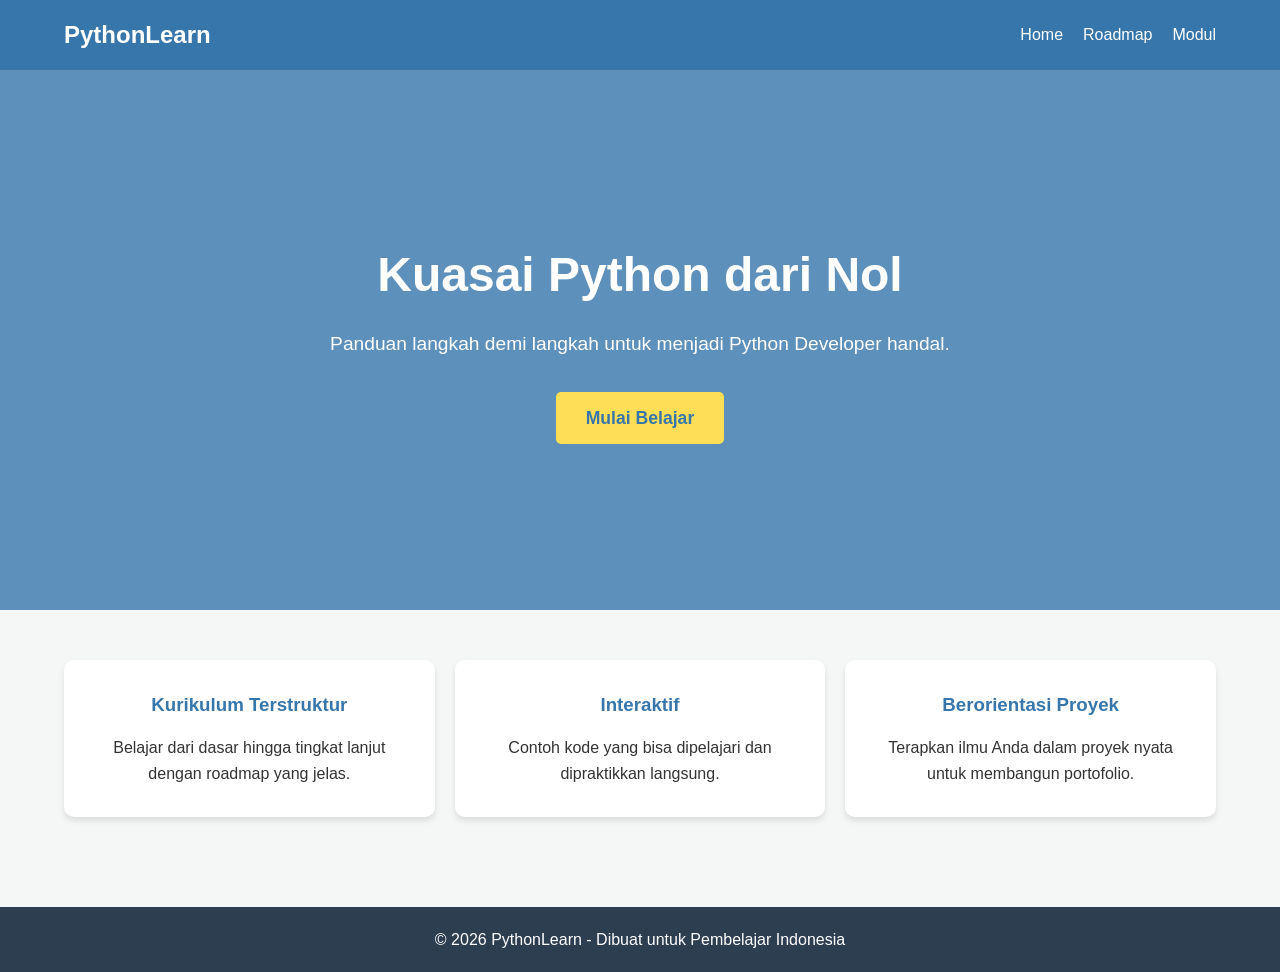
==== index.html @ e8456617 "upload project" ====
<!DOCTYPE html>
<html lang="id">
<head>
    <meta charset="UTF-8">
    <meta name="viewport" content="width=device-width, initial-scale=1.0">
    <title>Belajar Python - Roadmap Interaktif</title>
    <link rel="stylesheet" href="css/style.css">
</head>
<body>
    <nav>
        <div class="logo">PythonLearn</div>
        <ul>
            <li><a href="index.html">Home</a></li>
            <li><a href="pages/roadmap.html">Roadmap</a></li>
            <li><a href="pages/modules.html">Modul</a></li>
        </ul>
    </nav>

    <header>
        <h1>Kuasai Python dari Nol</h1>
        <p>Panduan langkah demi langkah untuk menjadi Python Developer handal.</p>
        <a href="pages/roadmap.html" class="btn">Mulai Belajar</a>
    </header>

    <main>
        <section class="features">
            <div class="feature-card">
                <h3>Kurikulum Terstruktur</h3>
                <p>Belajar dari dasar hingga tingkat lanjut dengan roadmap yang jelas.</p>
            </div>
            <div class="feature-card">
                <h3>Interaktif</h3>
                <p>Contoh kode yang bisa dipelajari dan dipraktikkan langsung.</p>
            </div>
            <div class="feature-card">
                <h3>Berorientasi Proyek</h3>
                <p>Terapkan ilmu Anda dalam proyek nyata untuk membangun portofolio.</p>
            </div>
        </section>
    </main>

    <footer>
        <p>&copy; 2026 PythonLearn - Dibuat untuk Pembelajar Indonesia</p>
    </footer>
</body>
</html>
---- css/style.css ----
* {
    margin: 0;
    padding: 0;
    box-sizing: border-box;
    font-family: 'Segoe UI', Tahoma, Geneva, Verdana, sans-serif;
}

body {
    background-color: #f4f7f6;
    color: #333;
    line-height: 1.6;
}

nav {
    background-color: #3776ab;
    color: white;
    display: flex;
    justify-content: space-between;
    align-items: center;
    padding: 1rem 5%;
    position: sticky;
    top: 0;
    z-index: 1000;
}

.logo {
    font-size: 1.5rem;
    font-weight: bold;
}

nav ul {
    display: flex;
    list-style: none;
}

nav ul li {
    margin-left: 20px;
}

nav ul li a {
    color: white;
    text-decoration: none;
    font-weight: 500;
}

header {
    background: linear-gradient(rgba(55, 118, 171, 0.8), rgba(55, 118, 171, 0.8)), url('https://images.unsplash.com/photo-1526374965328-7f61d4dc18c5?auto=format&fit=crop&w=1350&q=80');
    background-size: cover;
    background-position: center;
    height: 60vh;
    display: flex;
    flex-direction: column;
    justify-content: center;
    align-items: center;
    color: white;
    text-align: center;
    padding: 0 20px;
}

header h1 {
    font-size: 3rem;
    margin-bottom: 1rem;
}

header p {
    font-size: 1.2rem;
    margin-bottom: 2rem;
}

.btn {
    background-color: #ffde57;
    color: #3776ab;
    padding: 12px 30px;
    text-decoration: none;
    border-radius: 5px;
    font-weight: bold;
    font-size: 1.1rem;
    transition: background 0.3s;
}

.btn:hover {
    background-color: #ffd12a;
}

.features {
    display: grid;
    grid-template-columns: repeat(auto-fit, minmax(300px, 1fr));
    gap: 20px;
    padding: 50px 5%;
}

.feature-card {
    background: white;
    padding: 30px;
    border-radius: 10px;
    box-shadow: 0 4px 6px rgba(0,0,0,0.1);
    text-align: center;
    transition: transform 0.3s;
}

.feature-card:hover {
    transform: translateY(-10px);
}

.feature-card h3 {
    margin-bottom: 15px;
    color: #3776ab;
}

footer {
    text-align: center;
    padding: 20px;
    background-color: #2c3e50;
    color: white;
    margin-top: 40px;
}

.roadmap-container {
    padding: 40px 5%;
}

.roadmap-item {
    background: white;
    margin-bottom: 20px;
    padding: 20px;
    border-left: 5px solid #3776ab;
    border-radius: 0 10px 10px 0;
    box-shadow: 0 2px 5px rgba(0,0,0,0.05);
}

.roadmap-item h2 {
    color: #3776ab;
    margin-bottom: 10px;
}

.roadmap-item ul {
    list-style: none;
}

.roadmap-item ul li::before {
    content: "✓ ";
    color: green;
    font-weight: bold;
}
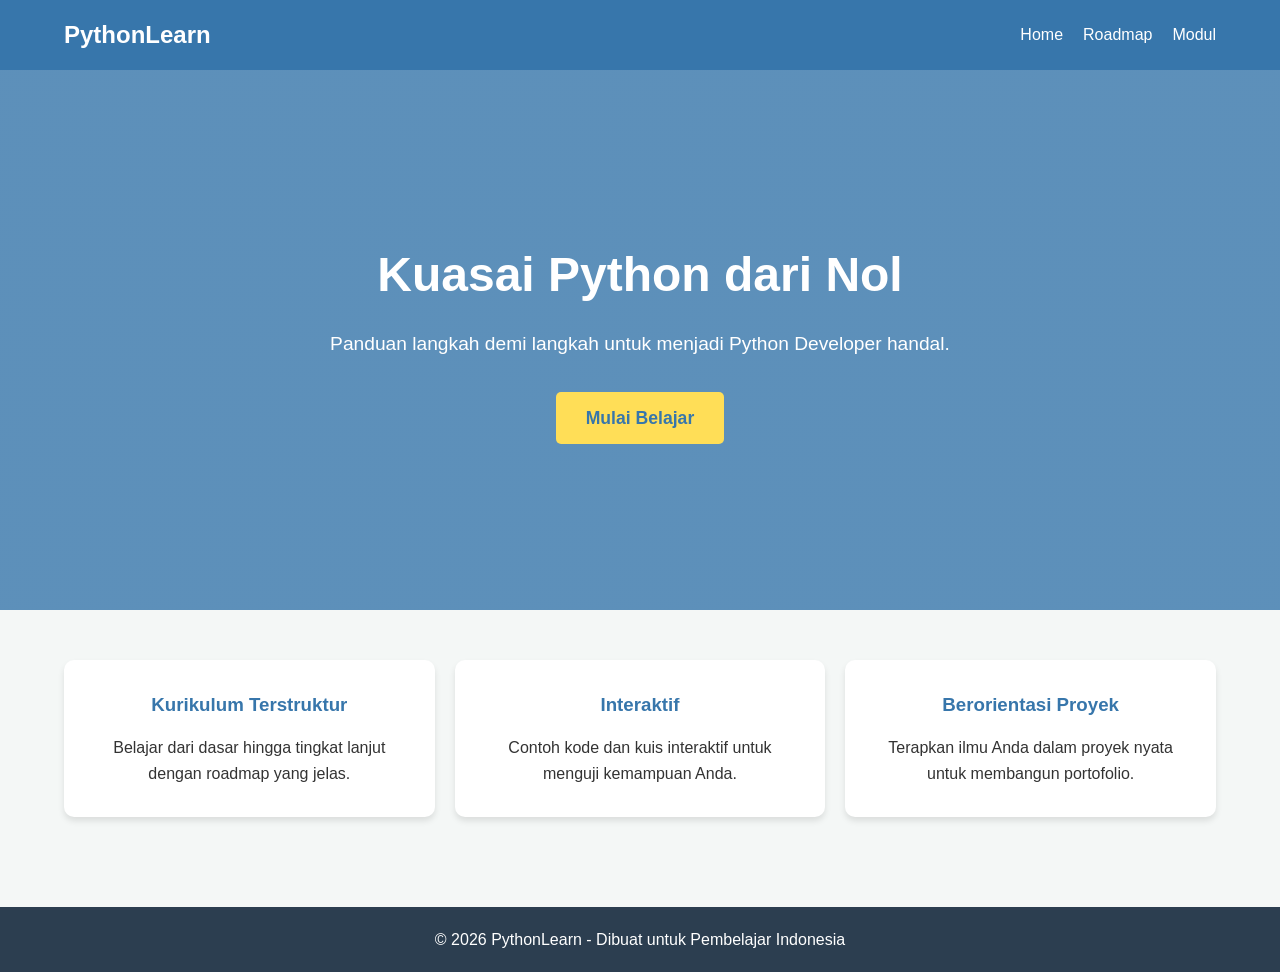
==== commit 46b2dd7c: "Fix some stuff and add interactive quiz" ====
--- a/index.html
+++ b/index.html
@@ -30,7 +30,7 @@
             </div>
             <div class="feature-card">
                 <h3>Interaktif</h3>
-                <p>Contoh kode yang bisa dipelajari dan dipraktikkan langsung.</p>
+                <p>Contoh kode dan kuis interaktif untuk menguji kemampuan Anda.</p>
             </div>
             <div class="feature-card">
                 <h3>Berorientasi Proyek</h3>
--- a/css/style.css
+++ b/css/style.css
@@ -142,3 +142,110 @@
     color: green;
     font-weight: bold;
 }
+
+/* Module & Content Styles */
+.module-container { padding: 40px 5%; }
+.level-section { margin-bottom: 50px; }
+.level-title { 
+    border-bottom: 3px solid #3776ab; 
+    display: inline-block; 
+    margin-bottom: 20px; 
+    color: #3776ab;
+    font-size: 2rem;
+}
+.module-grid { display: grid; grid-template-columns: repeat(auto-fit, minmax(300px, 1fr)); gap: 20px; }
+.module-card { 
+    background: white; 
+    padding: 25px; 
+    border-radius: 10px; 
+    box-shadow: 0 4px 6px rgba(0,0,0,0.1); 
+    border-top: 5px solid #3776ab; 
+    display: flex;
+    flex-direction: column;
+    justify-content: space-between;
+}
+.module-card h3 { margin-bottom: 10px; color: #333; }
+.module-card p { color: #666; margin-bottom: 20px; font-size: 0.95rem; }
+.btn-detail { 
+    background-color: #3776ab; 
+    color: white; 
+    text-decoration: none; 
+    padding: 10px; 
+    border-radius: 5px; 
+    text-align: center; 
+    font-weight: bold;
+    transition: background 0.3s;
+}
+.btn-detail:hover { background-color: #2a5d85; }
+
+.content-wrapper { padding: 40px 5%; max-width: 1000px; margin: auto; }
+.topic-section { background: white; padding: 30px; border-radius: 10px; margin-bottom: 30px; box-shadow: 0 2px 10px rgba(0,0,0,0.05); }
+.topic-section h2 { color: #3776ab; margin-bottom: 15px; border-bottom: 2px solid #eee; padding-bottom: 10px; }
+.code-block { background: #272822; color: #f8f8f2; padding: 20px; border-radius: 8px; font-family: 'Consolas', 'Monaco', monospace; margin: 15px 0; overflow-x: auto; white-space: pre; line-height: 1.5; }
+.note { background: #fff3cd; border-left: 5px solid #ffeeba; padding: 15px; margin: 20px 0; border-radius: 5px; font-style: italic; }
+.back-link { display: inline-block; margin-bottom: 20px; color: #3776ab; text-decoration: none; font-weight: bold; }
+
+/* Quiz Styles */
+.quiz-container {
+    background: #fff;
+    padding: 30px;
+    border-radius: 15px;
+    box-shadow: 0 10px 25px rgba(0,0,0,0.1);
+    margin: 40px 0;
+    border: 2px solid #3776ab;
+}
+.quiz-question {
+    font-size: 1.2rem;
+    font-weight: bold;
+    margin-bottom: 20px;
+    color: #333;
+}
+.quiz-options {
+    display: grid;
+    grid-template-columns: 1fr;
+    gap: 10px;
+    margin-bottom: 20px;
+}
+.option-btn {
+    padding: 12px 20px;
+    border: 2px solid #ddd;
+    border-radius: 8px;
+    background: white;
+    cursor: pointer;
+    text-align: left;
+    font-size: 1rem;
+    transition: all 0.2s;
+}
+.option-btn:hover {
+    background: #f0f7ff;
+    border-color: #3776ab;
+}
+.option-btn.correct {
+    background: #dcfce7;
+    border-color: #22c55e;
+    color: #166534;
+}
+.option-btn.wrong {
+    background: #fee2e2;
+    border-color: #ef4444;
+    color: #991b1b;
+}
+#quiz-result {
+    font-weight: bold;
+    font-size: 1.1rem;
+    margin-top: 15px;
+    text-align: center;
+}
+.next-btn {
+    display: block;
+    width: 150px;
+    margin: 20px auto 0;
+    padding: 10px;
+    background: #3776ab;
+    color: white;
+    border: none;
+    border-radius: 5px;
+    cursor: pointer;
+    font-weight: bold;
+    display: none;
+}
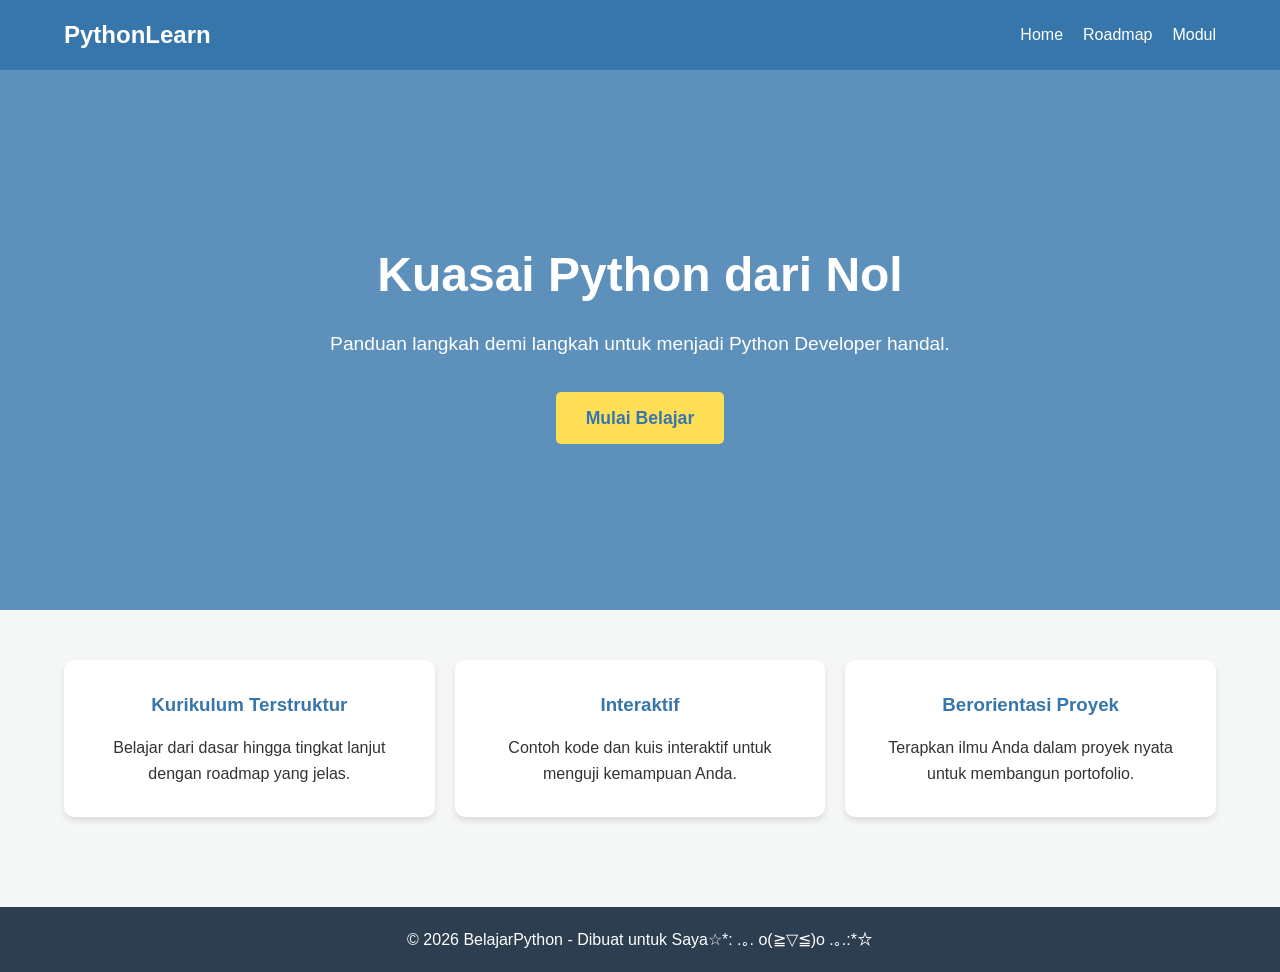
==== commit c2f6aa84: "ubah footer" ====
--- a/index.html
+++ b/index.html
@@ -40,7 +40,7 @@
     </main>
 
     <footer>
-        <p>&copy; 2026 PythonLearn - Dibuat untuk Pembelajar Indonesia</p>
+        <p>&copy; 2026 BelajarPython - Dibuat untuk Saya☆*: .｡. o(≧▽≦)o .｡.:*☆</p>
     </footer>
 </body>
 </html>
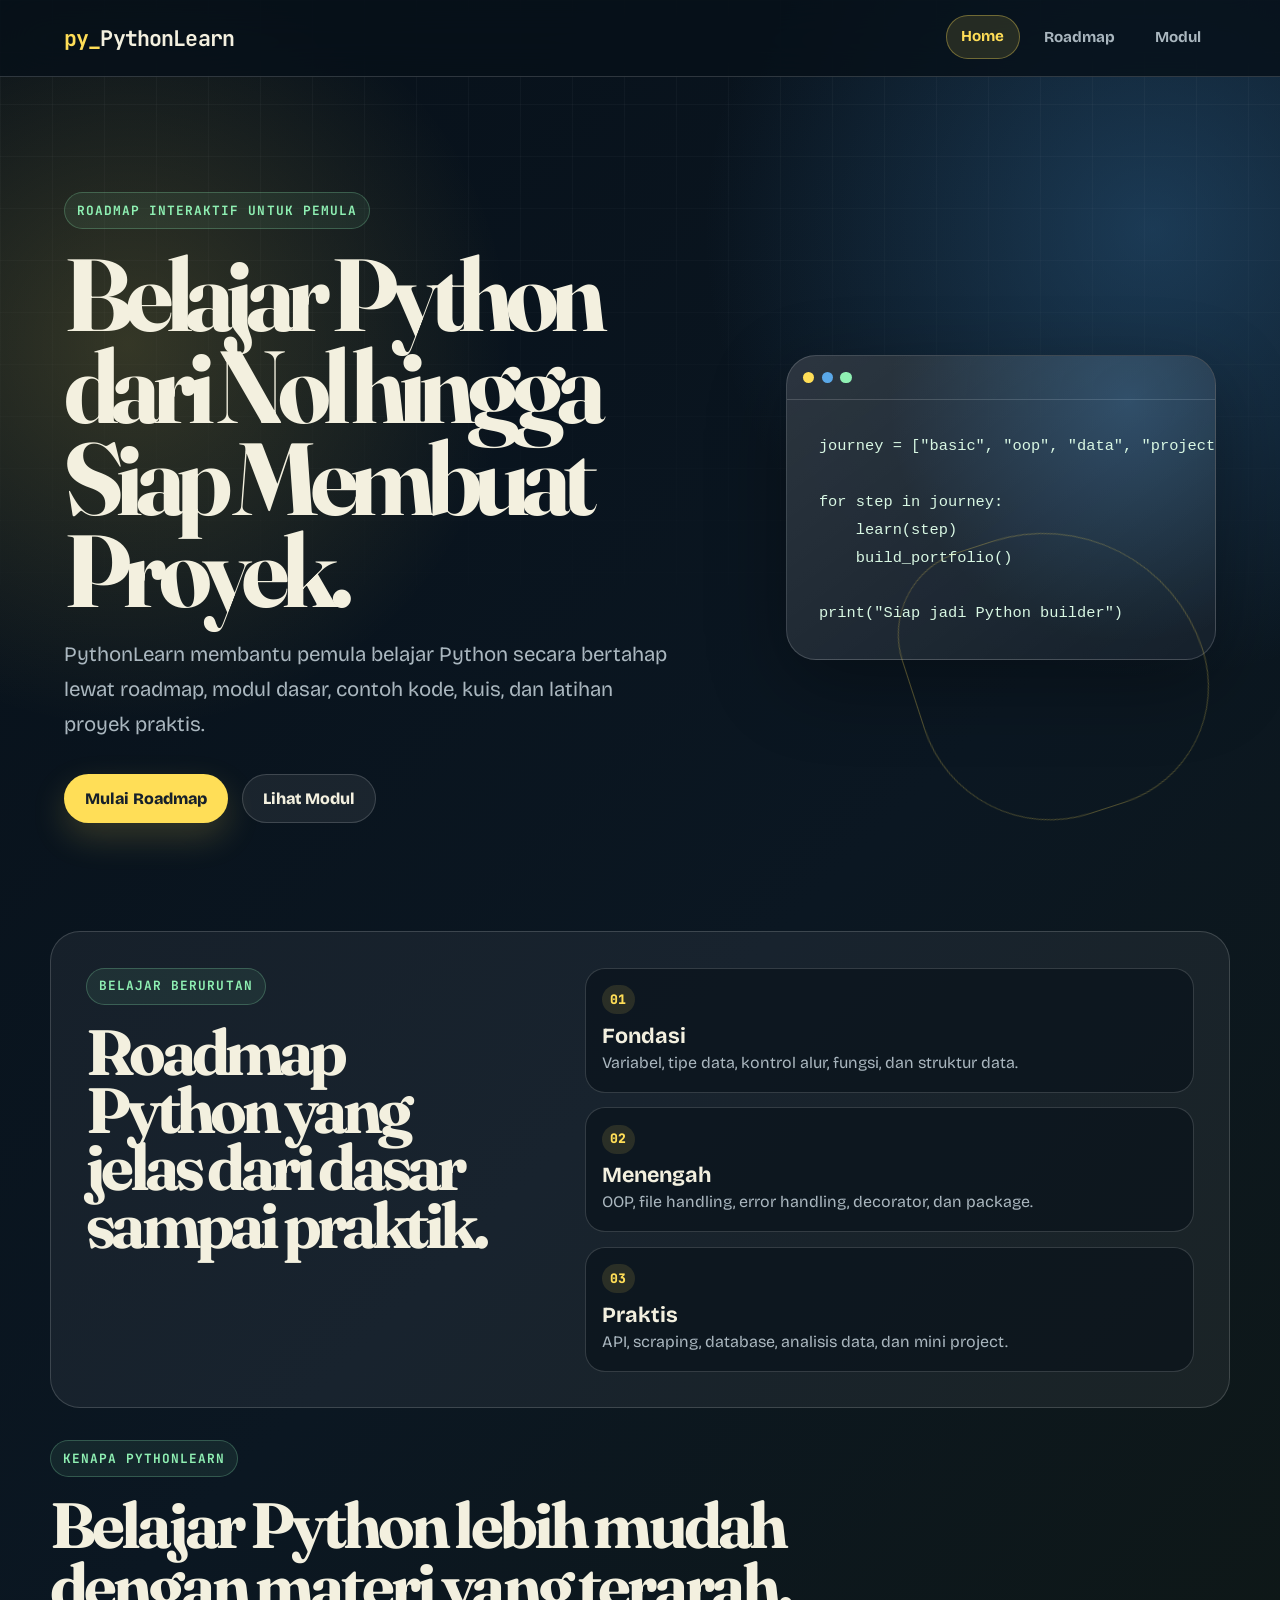
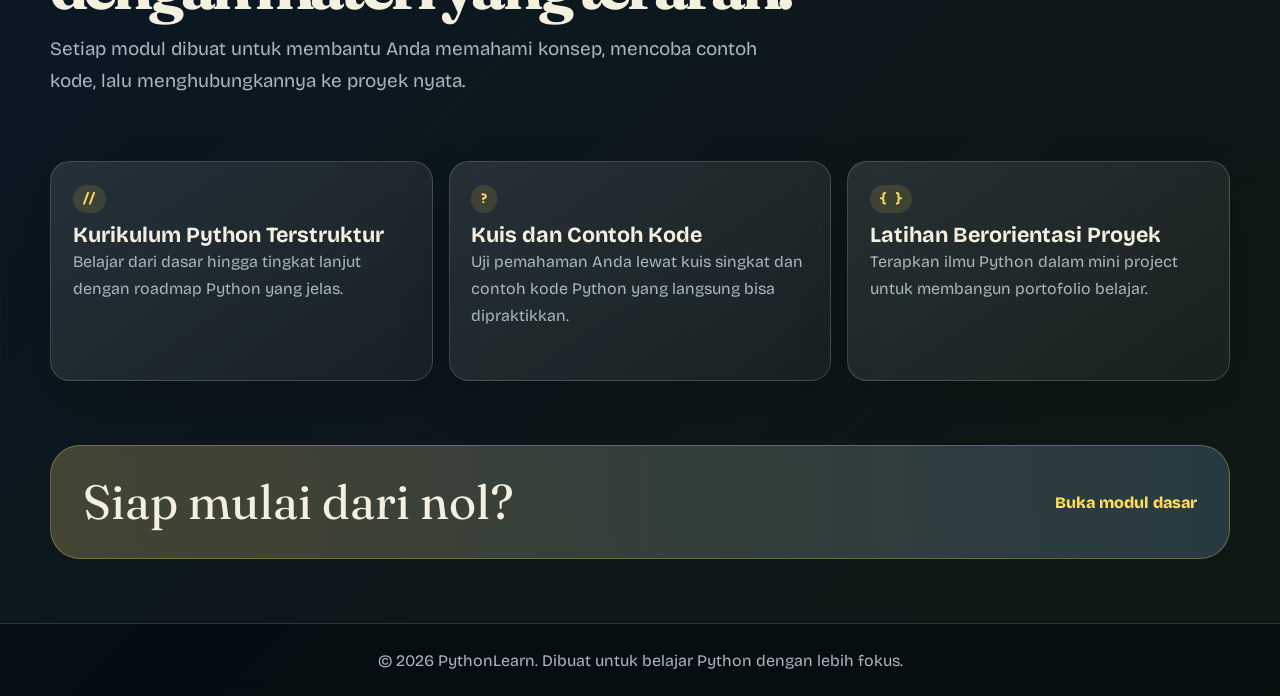
==== commit ad593caa: "Improve website UI" ====
--- a/index.html
+++ b/index.html
@@ -3,44 +3,105 @@
 <head>
     <meta charset="UTF-8">
     <meta name="viewport" content="width=device-width, initial-scale=1.0">
-    <title>Belajar Python - Roadmap Interaktif</title>
+    <meta name="theme-color" content="#071019">
+    <meta name="description" content="Belajar Python dari nol dengan roadmap interaktif, modul dasar hingga lanjutan, contoh kode, kuis, dan jalur proyek praktis untuk pemula.">
+    <title>Belajar Python dari Nol: Roadmap & Modul | PythonLearn</title>
+    <link rel="preconnect" href="https://fonts.googleapis.com">
+    <link rel="preconnect" href="https://fonts.gstatic.com" crossorigin>
+    <link href="https://fonts.googleapis.com/css2?family=Bricolage+Grotesque:wght@500;600;700;800&family=Fraunces:opsz,wght@9..144,600;9..144,700&family=JetBrains+Mono:wght@500;700&display=swap" rel="stylesheet">
     <link rel="stylesheet" href="css/style.css">
 </head>
 <body>
+    <a class="skip-link" href="#main-content">Lewati ke konten utama</a>
     <nav>
-        <div class="logo">PythonLearn</div>
+        <a class="logo" href="index.html">PythonLearn</a>
         <ul>
-            <li><a href="index.html">Home</a></li>
+            <li><a class="active" href="index.html" aria-current="page">Home</a></li>
             <li><a href="pages/roadmap.html">Roadmap</a></li>
             <li><a href="pages/modules.html">Modul</a></li>
         </ul>
     </nav>
 
     <header>
-        <h1>Kuasai Python dari Nol</h1>
-        <p>Panduan langkah demi langkah untuk menjadi Python Developer handal.</p>
-        <a href="pages/roadmap.html" class="btn">Mulai Belajar</a>
+        <div class="hero-copy">
+            <span class="eyebrow">Roadmap interaktif untuk pemula</span>
+            <h1>Belajar Python dari Nol hingga Siap Membuat Proyek.</h1>
+            <p>PythonLearn membantu pemula belajar Python secara bertahap lewat roadmap, modul dasar, contoh kode, kuis, dan latihan proyek praktis.</p>
+            <div class="hero-actions">
+                <a href="pages/roadmap.html" class="btn">Mulai Roadmap</a>
+                <a href="pages/modules.html" class="btn btn-ghost">Lihat Modul</a>
+            </div>
+        </div>
+        <div class="hero-panel" aria-label="Cuplikan kode Python">
+            <div class="panel-bar" aria-hidden="true"><span></span><span></span><span></span></div>
+            <pre><code>journey = ["basic", "oop", "data", "project"]
+
+for step in journey:
+    learn(step)
+    build_portfolio()
+
+print("Siap jadi Python builder")</code></pre>
+        </div>
     </header>
 
-    <main>
-        <section class="features">
-            <div class="feature-card">
-                <h3>Kurikulum Terstruktur</h3>
-                <p>Belajar dari dasar hingga tingkat lanjut dengan roadmap yang jelas.</p>
+    <main id="main-content">
+        <section class="learning-path" aria-labelledby="path-title">
+            <div>
+                <span class="section-kicker">Belajar berurutan</span>
+                <h2 id="path-title">Roadmap Python yang jelas dari dasar sampai praktik.</h2>
             </div>
-            <div class="feature-card">
-                <h3>Interaktif</h3>
-                <p>Contoh kode dan kuis interaktif untuk menguji kemampuan Anda.</p>
+            <div class="path-track">
+                <article>
+                    <span>01</span>
+                    <h3>Fondasi</h3>
+                    <p>Variabel, tipe data, kontrol alur, fungsi, dan struktur data.</p>
+                </article>
+                <article>
+                    <span>02</span>
+                    <h3>Menengah</h3>
+                    <p>OOP, file handling, error handling, decorator, dan package.</p>
+                </article>
+                <article>
+                    <span>03</span>
+                    <h3>Praktis</h3>
+                    <p>API, scraping, database, analisis data, dan mini project.</p>
+                </article>
             </div>
-            <div class="feature-card">
-                <h3>Berorientasi Proyek</h3>
-                <p>Terapkan ilmu Anda dalam proyek nyata untuk membangun portofolio.</p>
+        </section>
+
+        <section class="feature-section" aria-labelledby="features-title">
+            <div class="section-intro">
+                <span class="section-kicker">Kenapa PythonLearn</span>
+                <h2 id="features-title">Belajar Python lebih mudah dengan materi yang terarah.</h2>
+                <p>Setiap modul dibuat untuk membantu Anda memahami konsep, mencoba contoh kode, lalu menghubungkannya ke proyek nyata.</p>
             </div>
+            <div class="features">
+                <div class="feature-card">
+                    <span class="card-icon" aria-hidden="true">//</span>
+                    <h3>Kurikulum Python Terstruktur</h3>
+                    <p>Belajar dari dasar hingga tingkat lanjut dengan roadmap Python yang jelas.</p>
+                </div>
+                <div class="feature-card">
+                    <span class="card-icon" aria-hidden="true">?</span>
+                    <h3>Kuis dan Contoh Kode</h3>
+                    <p>Uji pemahaman Anda lewat kuis singkat dan contoh kode Python yang langsung bisa dipraktikkan.</p>
+                </div>
+                <div class="feature-card">
+                    <span class="card-icon" aria-hidden="true">{ }</span>
+                    <h3>Latihan Berorientasi Proyek</h3>
+                    <p>Terapkan ilmu Python dalam mini project untuk membangun portofolio belajar.</p>
+                </div>
+            </div>
+        </section>
+
+        <section class="cta-strip">
+            <p>Siap mulai dari nol?</p>
+            <a href="pages/modules/dasar.html">Buka modul dasar</a>
         </section>
     </main>
 
     <footer>
-        <p>&copy; 2026 BelajarPython - Dibuat untuk Saya☆*: .｡. o(≧▽≦)o .｡.:*☆</p>
+        <p>&copy; 2026 PythonLearn. Dibuat untuk belajar Python dengan lebih fokus.</p>
     </footer>
 </body>
-</html>+</html>
--- a/css/style.css
+++ b/css/style.css
@@ -1,251 +1,802 @@
+:root {
+    --bg: #071019;
+    --bg-soft: #0d1824;
+    --surface: rgba(255, 255, 255, 0.075);
+    --surface-strong: rgba(255, 255, 255, 0.12);
+    --text: #f3f0df;
+    --muted: #aab7bf;
+    --blue: #3776ab;
+    --blue-bright: #5aa8e8;
+    --yellow: #ffde57;
+    --lime: #8ff0b3;
+    --ink: #111827;
+    --line: rgba(255, 255, 255, 0.16);
+    --shadow: 0 24px 80px rgba(0, 0, 0, 0.32);
+    --radius-lg: 30px;
+    --radius-md: 20px;
+    --radius-sm: 12px;
+}
+
 * {
+    box-sizing: border-box;
     margin: 0;
     padding: 0;
-    box-sizing: border-box;
-    font-family: 'Segoe UI', Tahoma, Geneva, Verdana, sans-serif;
+}
+
+html {
+    color-scheme: dark;
+    scroll-behavior: smooth;
 }
 
 body {
-    background-color: #f4f7f6;
-    color: #333;
-    line-height: 1.6;
+    min-height: 100vh;
+    background:
+        radial-gradient(circle at 10% 15%, rgba(255, 222, 87, 0.18), transparent 24rem),
+        radial-gradient(circle at 90% 10%, rgba(55, 118, 171, 0.38), transparent 28rem),
+        linear-gradient(135deg, #071019 0%, #0b1722 48%, #101812 100%);
+    color: var(--text);
+    font-family: 'Bricolage Grotesque', 'Trebuchet MS', sans-serif;
+    line-height: 1.7;
+    overflow-x: hidden;
+    -webkit-tap-highlight-color: rgba(255, 222, 87, 0.24);
+}
+
+body::before {
+    content: "";
+    position: fixed;
+    inset: 0;
+    z-index: -1;
+    pointer-events: none;
+    background-image:
+        linear-gradient(rgba(255, 255, 255, 0.035) 1px, transparent 1px),
+        linear-gradient(90deg, rgba(255, 255, 255, 0.035) 1px, transparent 1px);
+    background-size: 52px 52px;
+    mask-image: linear-gradient(to bottom, #000 0%, transparent 78%);
+}
+
+a {
+    color: inherit;
+}
+
+a,
+button {
+    touch-action: manipulation;
+}
+
+a:focus-visible,
+button:focus-visible {
+    outline: 3px solid var(--yellow);
+    outline-offset: 4px;
+}
+
+:target {
+    scroll-margin-top: 7rem;
+}
+
+.skip-link {
+    position: fixed;
+    left: 1rem;
+    top: 1rem;
+    z-index: 2000;
+    border-radius: 999px;
+    background: var(--yellow);
+    color: #16202a;
+    font-weight: 800;
+    padding: 0.75rem 1rem;
+    text-decoration: none;
+    transform: translateY(-180%);
+    transition: transform 0.2s ease;
+}
+
+.skip-link:focus-visible {
+    transform: translateY(0);
 }
 
 nav {
-    background-color: #3776ab;
-    color: white;
-    display: flex;
-    justify-content: space-between;
-    align-items: center;
-    padding: 1rem 5%;
     position: sticky;
     top: 0;
     z-index: 1000;
+    display: flex;
+    align-items: center;
+    justify-content: space-between;
+    gap: 1rem;
+    padding: 1rem clamp(1rem, 5vw, 5rem);
+    border-bottom: 1px solid var(--line);
+    background: rgba(7, 16, 25, 0.82);
+    backdrop-filter: blur(22px);
 }
 
 .logo {
-    font-size: 1.5rem;
-    font-weight: bold;
+    color: var(--text);
+    font-family: 'JetBrains Mono', monospace;
+    font-size: clamp(1rem, 3vw, 1.35rem);
+    font-weight: 700;
+    letter-spacing: -0.04em;
+    text-decoration: none;
+}
+
+.logo::before {
+    content: "py_";
+    color: var(--yellow);
 }
 
 nav ul {
     display: flex;
+    flex-wrap: wrap;
+    justify-content: flex-end;
+    gap: 0.55rem;
     list-style: none;
 }
 
-nav ul li {
-    margin-left: 20px;
-}
-
 nav ul li a {
-    color: white;
+    display: inline-flex;
+    align-items: center;
+    min-height: 44px;
+    border: 1px solid transparent;
+    border-radius: 999px;
+    color: var(--muted);
+    padding: 0.45rem 0.9rem;
+    font-size: 0.95rem;
+    font-weight: 700;
     text-decoration: none;
-    font-weight: 500;
+    transition: color 0.2s ease, background 0.2s ease, border-color 0.2s ease, transform 0.2s ease;
+}
+
+nav ul li a:hover,
+nav ul li a:focus-visible,
+nav ul li a.active {
+    border-color: rgba(255, 222, 87, 0.35);
+    background: rgba(255, 222, 87, 0.12);
+    color: var(--yellow);
+    transform: translateY(-1px);
 }
 
 header {
-    background: linear-gradient(rgba(55, 118, 171, 0.8), rgba(55, 118, 171, 0.8)), url('https://images.unsplash.com/photo-1526374965328-7f61d4dc18c5?auto=format&fit=crop&w=1350&q=80');
-    background-size: cover;
-    background-position: center;
-    height: 60vh;
+    position: relative;
+    display: grid;
+    grid-template-columns: minmax(0, 1.05fr) minmax(280px, 0.7fr);
+    align-items: center;
+    gap: clamp(2rem, 6vw, 5rem);
+    min-height: 74vh;
+    padding: clamp(4rem, 9vw, 8rem) clamp(1rem, 5vw, 5rem) clamp(3rem, 6vw, 6rem);
+    overflow: hidden;
+}
+
+header::after {
+    content: "";
+    position: absolute;
+    right: 6vw;
+    bottom: 10%;
+    width: 18rem;
+    height: 18rem;
+    border: 1px solid rgba(255, 222, 87, 0.28);
+    border-radius: 34% 66% 48% 52%;
+    transform-origin: center;
+    transform: rotate(-18deg);
+    pointer-events: none;
+}
+
+.hero-copy,
+.hero-panel,
+.feature-card,
+.learning-path,
+.cta-strip,
+.roadmap-item,
+.module-card,
+.topic-section,
+.quiz-container {
+    animation: rise-in 0.7s ease both;
+}
+
+.eyebrow,
+.section-kicker {
+    display: inline-flex;
+    width: fit-content;
+    align-items: center;
+    gap: 0.5rem;
+    margin-bottom: 1.15rem;
+    border: 1px solid rgba(143, 240, 179, 0.25);
+    border-radius: 999px;
+    background: rgba(143, 240, 179, 0.08);
+    color: var(--lime);
+    font-family: 'JetBrains Mono', monospace;
+    font-size: 0.8rem;
+    font-weight: 700;
+    letter-spacing: 0.08em;
+    padding: 0.42rem 0.75rem;
+    text-transform: uppercase;
+}
+
+header h1,
+.learning-path h2,
+.module-container > h1,
+.roadmap-container > h1,
+.content-wrapper > h1 {
+    max-width: 920px;
+    color: var(--text);
+    font-family: 'Fraunces', Georgia, serif;
+    font-size: clamp(2.6rem, 8vw, 6.9rem);
+    line-height: 0.9;
+    letter-spacing: -0.075em;
+    text-wrap: balance;
+}
+
+header p,
+.content-wrapper > p,
+.module-container > p,
+.roadmap-container > p {
+    max-width: 680px;
+    margin-top: 1.35rem;
+    color: var(--muted);
+    font-size: clamp(1.05rem, 2vw, 1.28rem);
+    text-wrap: pretty;
+}
+
+.hero-actions {
     display: flex;
-    flex-direction: column;
+    flex-wrap: wrap;
+    gap: 0.85rem;
+    margin-top: 2rem;
+}
+
+.btn,
+.btn-detail,
+.next-btn {
+    display: inline-flex;
+    align-items: center;
     justify-content: center;
+    border: 1px solid rgba(255, 222, 87, 0.55);
+    border-radius: 999px;
+    background: var(--yellow);
+    color: #16202a;
+    box-shadow: 0 14px 34px rgba(255, 222, 87, 0.18);
+    cursor: pointer;
+    font: 800 1rem 'Bricolage Grotesque', sans-serif;
+    padding: 0.85rem 1.25rem;
+    text-align: center;
+    text-decoration: none;
+    transition: transform 0.2s ease, box-shadow 0.2s ease, background 0.2s ease;
+}
+
+.btn:hover,
+.btn:focus-visible,
+.btn-detail:hover,
+.btn-detail:focus-visible,
+.next-btn:hover {
+    background: #ffe985;
+    box-shadow: 0 18px 44px rgba(255, 222, 87, 0.25);
+    transform: translateY(-3px);
+}
+
+.next-btn:focus-visible {
+    background: #ffe985;
+    box-shadow: 0 18px 44px rgba(255, 222, 87, 0.25);
+    transform: translateY(-3px);
+}
+
+.btn-ghost,
+.back-link {
+    border-color: var(--line);
+    background: rgba(255, 255, 255, 0.07);
+    color: var(--text);
+    box-shadow: none;
+}
+
+.hero-panel {
+    position: relative;
+    border: 1px solid var(--line);
+    border-radius: var(--radius-lg);
+    background:
+        linear-gradient(145deg, rgba(255, 255, 255, 0.13), rgba(255, 255, 255, 0.035)),
+        rgba(13, 24, 36, 0.88);
+    box-shadow: var(--shadow);
+    overflow: hidden;
+    transform-origin: center;
+    transform: rotate(2deg);
+}
+
+.hero-panel::before {
+    content: "";
+    position: absolute;
+    inset: 0;
+    background: radial-gradient(circle at 80% 15%, rgba(90, 168, 232, 0.28), transparent 15rem);
+    pointer-events: none;
+}
+
+.panel-bar {
+    display: flex;
+    gap: 0.45rem;
+    border-bottom: 1px solid var(--line);
+    padding: 1rem;
+}
+
+.panel-bar span {
+    width: 0.72rem;
+    height: 0.72rem;
+    border-radius: 50%;
+    background: var(--yellow);
+}
+
+.panel-bar span:nth-child(2) {
+    background: var(--blue-bright);
+}
+
+.panel-bar span:nth-child(3) {
+    background: var(--lime);
+}
+
+pre,
+.code-block {
+    overflow-x: auto;
+    color: #d8f7e3;
+    font-family: 'JetBrains Mono', 'Courier New', monospace;
+    font-size: clamp(0.82rem, 1.5vw, 0.96rem);
+    line-height: 1.75;
+    white-space: pre;
+}
+
+.hero-panel pre {
+    position: relative;
+    padding: clamp(1.1rem, 3vw, 2rem);
+}
+
+main,
+.roadmap-container,
+.module-container,
+.content-wrapper {
+    width: min(1180px, calc(100% - 2rem));
+    margin-inline: auto;
+}
+
+.learning-path {
+    display: grid;
+    grid-template-columns: 0.85fr 1.15fr;
+    gap: clamp(1.25rem, 4vw, 3rem);
+    margin: 2rem 0;
+    border: 1px solid var(--line);
+    border-radius: var(--radius-lg);
+    background: rgba(255, 255, 255, 0.055);
+    padding: clamp(1.25rem, 4vw, 2.2rem);
+}
+
+.learning-path h2 {
+    font-size: clamp(2rem, 5vw, 4.5rem);
+}
+
+.path-track {
+    display: grid;
+    gap: 0.9rem;
+}
+
+.path-track article {
+    border: 1px solid var(--line);
+    border-radius: var(--radius-md);
+    background: rgba(7, 16, 25, 0.58);
+    padding: 1rem;
+}
+
+.path-track article span,
+.card-icon {
+    display: inline-flex;
+    width: fit-content;
+    margin-bottom: 0.6rem;
+    border-radius: 999px;
+    background: rgba(255, 222, 87, 0.12);
+    color: var(--yellow);
+    font-family: 'JetBrains Mono', monospace;
+    font-size: 0.82rem;
+    font-weight: 800;
+    padding: 0.2rem 0.55rem;
+}
+
+.path-track h3,
+.feature-card h3,
+.module-card h3 {
+    color: var(--text);
+    font-size: 1.35rem;
+    line-height: 1.15;
+    text-wrap: balance;
+}
+
+.path-track p,
+.feature-card p,
+.module-card p,
+.roadmap-item li,
+.topic-section p,
+.topic-section li {
+    color: var(--muted);
+}
+
+.features,
+.module-grid {
+    display: grid;
+    grid-template-columns: repeat(3, minmax(0, 1fr));
+    gap: 1rem;
+    padding: 2rem 0;
+}
+
+.feature-section,
+.section-intro {
+    margin: 2rem 0;
+}
+
+.section-intro h2 {
+    max-width: 760px;
+    color: var(--text);
+    font-family: 'Fraunces', Georgia, serif;
+    font-size: clamp(2rem, 5vw, 4.4rem);
+    line-height: 0.95;
+    letter-spacing: -0.06em;
+    text-wrap: balance;
+}
+
+.section-intro p {
+    max-width: 720px;
+    margin-top: 1rem;
+    color: var(--muted);
+    font-size: clamp(1rem, 2vw, 1.18rem);
+    text-wrap: pretty;
+}
+
+.feature-card,
+.module-card,
+.roadmap-item,
+.topic-section,
+.quiz-container {
+    position: relative;
+    border: 1px solid var(--line);
+    border-radius: var(--radius-md);
+    background: linear-gradient(145deg, rgba(255, 255, 255, 0.11), rgba(255, 255, 255, 0.045));
+    box-shadow: 0 20px 50px rgba(0, 0, 0, 0.18);
+}
+
+.feature-card {
+    min-height: 220px;
+    padding: 1.35rem;
+    transition: transform 0.2s ease, border-color 0.2s ease, background 0.2s ease;
+}
+
+.feature-card:hover,
+.module-card:hover,
+.roadmap-item:hover {
+    border-color: rgba(255, 222, 87, 0.42);
+    background: linear-gradient(145deg, rgba(255, 255, 255, 0.15), rgba(255, 255, 255, 0.055));
+    transform: translateY(-6px);
+}
+
+.cta-strip {
+    display: flex;
     align-items: center;
-    color: white;
+    justify-content: space-between;
+    gap: 1rem;
+    margin: 2rem 0 4rem;
+    border: 1px solid rgba(255, 222, 87, 0.28);
+    border-radius: var(--radius-lg);
+    background:
+        linear-gradient(90deg, rgba(255, 222, 87, 0.18), rgba(90, 168, 232, 0.16)),
+        rgba(255, 255, 255, 0.06);
+    padding: clamp(1.2rem, 4vw, 2rem);
+}
+
+.cta-strip p {
+    color: var(--text);
+    font-family: 'Fraunces', Georgia, serif;
+    font-size: clamp(1.7rem, 4vw, 3rem);
+    line-height: 1;
+}
+
+.cta-strip a {
+    color: var(--yellow);
+    font-weight: 800;
+    text-decoration: none;
+    transition: color 0.2s ease, text-decoration-color 0.2s ease;
+}
+
+.cta-strip a:hover,
+.cta-strip a:focus-visible,
+.back-link:hover,
+.back-link:focus-visible,
+footer a:hover,
+footer a:focus-visible {
+    color: #ffe985;
+    text-decoration: underline;
+    text-decoration-thickness: 0.12em;
+    text-underline-offset: 0.18em;
+}
+
+footer {
+    margin-top: 4rem;
+    border-top: 1px solid var(--line);
+    background: rgba(3, 8, 13, 0.58);
+    color: var(--muted);
+    padding: 1.4rem clamp(1rem, 5vw, 5rem);
     text-align: center;
-    padding: 0 20px;
-}
-
-header h1 {
-    font-size: 3rem;
+}
+
+.roadmap-container,
+.module-container,
+.content-wrapper {
+    padding-block: clamp(2rem, 6vw, 4.5rem);
+}
+
+.roadmap-container > h1,
+.module-container > h1,
+.content-wrapper > h1 {
+    margin-bottom: 0.4rem;
+    font-size: clamp(2.4rem, 7vw, 5.4rem);
+    text-align: left;
+}
+
+.roadmap-container > p,
+.module-container > p {
+    margin-bottom: 2rem;
+    text-align: left;
+}
+
+.roadmap-item {
     margin-bottom: 1rem;
-}
-
-header p {
-    font-size: 1.2rem;
-    margin-bottom: 2rem;
-}
-
-.btn {
-    background-color: #ffde57;
-    color: #3776ab;
-    padding: 12px 30px;
-    text-decoration: none;
-    border-radius: 5px;
-    font-weight: bold;
-    font-size: 1.1rem;
-    transition: background 0.3s;
-}
-
-.btn:hover {
-    background-color: #ffd12a;
-}
-
-.features {
+    padding: clamp(1.2rem, 3vw, 1.7rem);
+}
+
+.roadmap-item::before {
+    content: "";
+    position: absolute;
+    inset: 0 auto 0 0;
+    width: 5px;
+    border-radius: var(--radius-md) 0 0 var(--radius-md);
+    background: linear-gradient(var(--yellow), var(--blue-bright));
+}
+
+.roadmap-item h2,
+.topic-section h2,
+.level-title {
+    margin-bottom: 0.75rem;
+    color: var(--yellow);
+    font-size: clamp(1.35rem, 3vw, 2rem);
+    line-height: 1.15;
+    text-wrap: balance;
+}
+
+.roadmap-item ul,
+.topic-section ul {
     display: grid;
-    grid-template-columns: repeat(auto-fit, minmax(300px, 1fr));
-    gap: 20px;
-    padding: 50px 5%;
-}
-
-.feature-card {
-    background: white;
-    padding: 30px;
-    border-radius: 10px;
-    box-shadow: 0 4px 6px rgba(0,0,0,0.1);
-    text-align: center;
-    transition: transform 0.3s;
-}
-
-.feature-card:hover {
-    transform: translateY(-10px);
-}
-
-.feature-card h3 {
-    margin-bottom: 15px;
-    color: #3776ab;
-}
-
-footer {
-    text-align: center;
-    padding: 20px;
-    background-color: #2c3e50;
-    color: white;
-    margin-top: 40px;
-}
-
-.roadmap-container {
-    padding: 40px 5%;
-}
-
-.roadmap-item {
-    background: white;
-    margin-bottom: 20px;
-    padding: 20px;
-    border-left: 5px solid #3776ab;
-    border-radius: 0 10px 10px 0;
-    box-shadow: 0 2px 5px rgba(0,0,0,0.05);
-}
-
-.roadmap-item h2 {
-    color: #3776ab;
-    margin-bottom: 10px;
-}
-
-.roadmap-item ul {
+    gap: 0.35rem;
+    margin-left: 0;
     list-style: none;
 }
 
-.roadmap-item ul li::before {
-    content: "✓ ";
-    color: green;
-    font-weight: bold;
-}
-
-/* Module & Content Styles */
-.module-container { padding: 40px 5%; }
-.level-section { margin-bottom: 50px; }
-.level-title { 
-    border-bottom: 3px solid #3776ab; 
-    display: inline-block; 
-    margin-bottom: 20px; 
-    color: #3776ab;
-    font-size: 2rem;
-}
-.module-grid { display: grid; grid-template-columns: repeat(auto-fit, minmax(300px, 1fr)); gap: 20px; }
-.module-card { 
-    background: white; 
-    padding: 25px; 
-    border-radius: 10px; 
-    box-shadow: 0 4px 6px rgba(0,0,0,0.1); 
-    border-top: 5px solid #3776ab; 
+.roadmap-item ul li::before,
+.topic-section ul li::before {
+    content: "↳ ";
+    color: var(--lime);
+    font-weight: 800;
+}
+
+.level-section {
+    margin-bottom: 3rem;
+}
+
+.level-title {
+    display: inline-block;
+    border-bottom: 2px solid rgba(255, 222, 87, 0.45);
+    padding-bottom: 0.35rem;
+}
+
+.module-card {
     display: flex;
+    min-height: 250px;
     flex-direction: column;
     justify-content: space-between;
-}
-.module-card h3 { margin-bottom: 10px; color: #333; }
-.module-card p { color: #666; margin-bottom: 20px; font-size: 0.95rem; }
-.btn-detail { 
-    background-color: #3776ab; 
-    color: white; 
-    text-decoration: none; 
-    padding: 10px; 
-    border-radius: 5px; 
-    text-align: center; 
-    font-weight: bold;
-    transition: background 0.3s;
-}
-.btn-detail:hover { background-color: #2a5d85; }
-
-.content-wrapper { padding: 40px 5%; max-width: 1000px; margin: auto; }
-.topic-section { background: white; padding: 30px; border-radius: 10px; margin-bottom: 30px; box-shadow: 0 2px 10px rgba(0,0,0,0.05); }
-.topic-section h2 { color: #3776ab; margin-bottom: 15px; border-bottom: 2px solid #eee; padding-bottom: 10px; }
-.code-block { background: #272822; color: #f8f8f2; padding: 20px; border-radius: 8px; font-family: 'Consolas', 'Monaco', monospace; margin: 15px 0; overflow-x: auto; white-space: pre; line-height: 1.5; }
-.note { background: #fff3cd; border-left: 5px solid #ffeeba; padding: 15px; margin: 20px 0; border-radius: 5px; font-style: italic; }
-.back-link { display: inline-block; margin-bottom: 20px; color: #3776ab; text-decoration: none; font-weight: bold; }
-
-/* Quiz Styles */
+    gap: 1.4rem;
+    overflow: hidden;
+    padding: 1.25rem;
+}
+
+.module-card::after {
+    content: "python";
+    position: absolute;
+    right: -1.2rem;
+    bottom: -1.3rem;
+    color: rgba(255, 255, 255, 0.045);
+    font-family: 'JetBrains Mono', monospace;
+    font-size: 3.5rem;
+    font-weight: 800;
+    letter-spacing: -0.08em;
+}
+
+.btn-detail {
+    position: relative;
+    z-index: 1;
+    width: 100%;
+}
+
+.content-wrapper {
+    max-width: 980px;
+}
+
+.back-link {
+    display: inline-flex;
+    margin-bottom: 1.3rem;
+    border-radius: 999px;
+    padding: 0.55rem 0.9rem;
+    color: var(--text);
+    font-weight: 800;
+    text-decoration: none;
+}
+
+.topic-section {
+    margin: 1.2rem 0;
+    padding: clamp(1.2rem, 3vw, 1.8rem);
+}
+
+.topic-section h2 {
+    border-bottom: 1px solid var(--line);
+    padding-bottom: 0.7rem;
+}
+
+.topic-section h3 {
+    margin: 1rem 0 0.45rem;
+    color: var(--text);
+}
+
+.topic-section p code,
+.topic-section li code,
+.note code {
+    border: 1px solid rgba(255, 255, 255, 0.08);
+    border-radius: 0.35rem;
+    background: rgba(255, 255, 255, 0.1);
+    color: var(--yellow);
+    padding: 0.1rem 0.3rem;
+}
+
+.code-block {
+    margin: 1rem 0;
+    border: 1px solid rgba(143, 240, 179, 0.2);
+    border-radius: var(--radius-sm);
+    background: #061018;
+    box-shadow: inset 0 1px 0 rgba(255, 255, 255, 0.08);
+    padding: 1rem;
+}
+
+.note {
+    margin: 1rem 0;
+    border: 1px solid rgba(255, 222, 87, 0.22);
+    border-left: 5px solid var(--yellow);
+    border-radius: var(--radius-sm);
+    background: rgba(255, 222, 87, 0.1);
+    color: #f8e7a0;
+    padding: 1rem;
+}
+
 .quiz-container {
-    background: #fff;
-    padding: 30px;
-    border-radius: 15px;
-    box-shadow: 0 10px 25px rgba(0,0,0,0.1);
-    margin: 40px 0;
-    border: 2px solid #3776ab;
-}
+    margin: 2rem 0;
+    border-color: rgba(143, 240, 179, 0.26);
+    padding: clamp(1.2rem, 3vw, 2rem);
+}
+
 .quiz-question {
+    margin: 1rem 0;
+    color: var(--text);
     font-size: 1.2rem;
-    font-weight: bold;
-    margin-bottom: 20px;
-    color: #333;
-}
+    font-weight: 800;
+}
+
 .quiz-options {
     display: grid;
-    grid-template-columns: 1fr;
-    gap: 10px;
-    margin-bottom: 20px;
-}
+    gap: 0.8rem;
+}
+
 .option-btn {
-    padding: 12px 20px;
-    border: 2px solid #ddd;
-    border-radius: 8px;
-    background: white;
+    border: 1px solid var(--line);
+    border-radius: var(--radius-sm);
+    background: rgba(255, 255, 255, 0.055);
+    color: var(--text);
     cursor: pointer;
+    font: 700 1rem 'Bricolage Grotesque', sans-serif;
+    padding: 0.9rem 1rem;
     text-align: left;
-    font-size: 1rem;
-    transition: all 0.2s;
-}
-.option-btn:hover {
-    background: #f0f7ff;
-    border-color: #3776ab;
-}
+    transition: background 0.2s ease, border-color 0.2s ease, transform 0.2s ease;
+}
+
+.option-btn:hover:not(:disabled),
+.option-btn:focus-visible {
+    border-color: rgba(90, 168, 232, 0.6);
+    background: rgba(90, 168, 232, 0.15);
+    box-shadow: 0 0 0 3px rgba(90, 168, 232, 0.18);
+    transform: translateX(4px);
+}
+
 .option-btn.correct {
-    background: #dcfce7;
-    border-color: #22c55e;
-    color: #166534;
-}
+    border-color: rgba(143, 240, 179, 0.8);
+    background: rgba(143, 240, 179, 0.14);
+    color: var(--lime);
+}
+
 .option-btn.wrong {
-    background: #fee2e2;
-    border-color: #ef4444;
-    color: #991b1b;
-}
+    border-color: rgba(255, 118, 118, 0.8);
+    background: rgba(255, 118, 118, 0.14);
+    color: #ffb0b0;
+}
+
 #quiz-result {
-    font-weight: bold;
-    font-size: 1.1rem;
-    margin-top: 15px;
+    margin-top: 1rem;
+    font-weight: 800;
     text-align: center;
 }
+
 .next-btn {
-    display: block;
-    width: 150px;
-    margin: 20px auto 0;
-    padding: 10px;
-    background: #3776ab;
-    color: white;
-    border: none;
-    border-radius: 5px;
-    cursor: pointer;
-    font-weight: bold;
+    width: min(100%, 240px);
+    margin: 1.2rem auto 0;
     display: none;
 }
+
+@keyframes rise-in {
+    from {
+        opacity: 0;
+        transform: translateY(18px);
+    }
+
+    to {
+        opacity: 1;
+        transform: translateY(0);
+    }
+}
+
+@media (max-width: 900px) {
+    header,
+    .learning-path {
+        grid-template-columns: 1fr;
+    }
+
+    .features,
+    .module-grid {
+        grid-template-columns: repeat(2, minmax(0, 1fr));
+    }
+
+    .hero-panel {
+        transform: none;
+    }
+}
+
+@media (max-width: 640px) {
+    nav {
+        align-items: flex-start;
+        flex-direction: column;
+    }
+
+    nav ul {
+        justify-content: flex-start;
+        width: 100%;
+    }
+
+    nav ul li a {
+        min-height: 44px;
+        padding: 0.45rem 0.7rem;
+    }
+
+    header {
+        min-height: auto;
+        padding-top: 3rem;
+    }
+
+    .features,
+    .module-grid {
+        grid-template-columns: 1fr;
+    }
+
+    .cta-strip {
+        align-items: flex-start;
+        flex-direction: column;
+    }
+}
+
+@media (prefers-reduced-motion: reduce) {
+    *,
+    *::before,
+    *::after {
+        animation-duration: 0.01ms !important;
+        animation-iteration-count: 1 !important;
+        scroll-behavior: auto !important;
+        transition-duration: 0.01ms !important;
+    }
+}
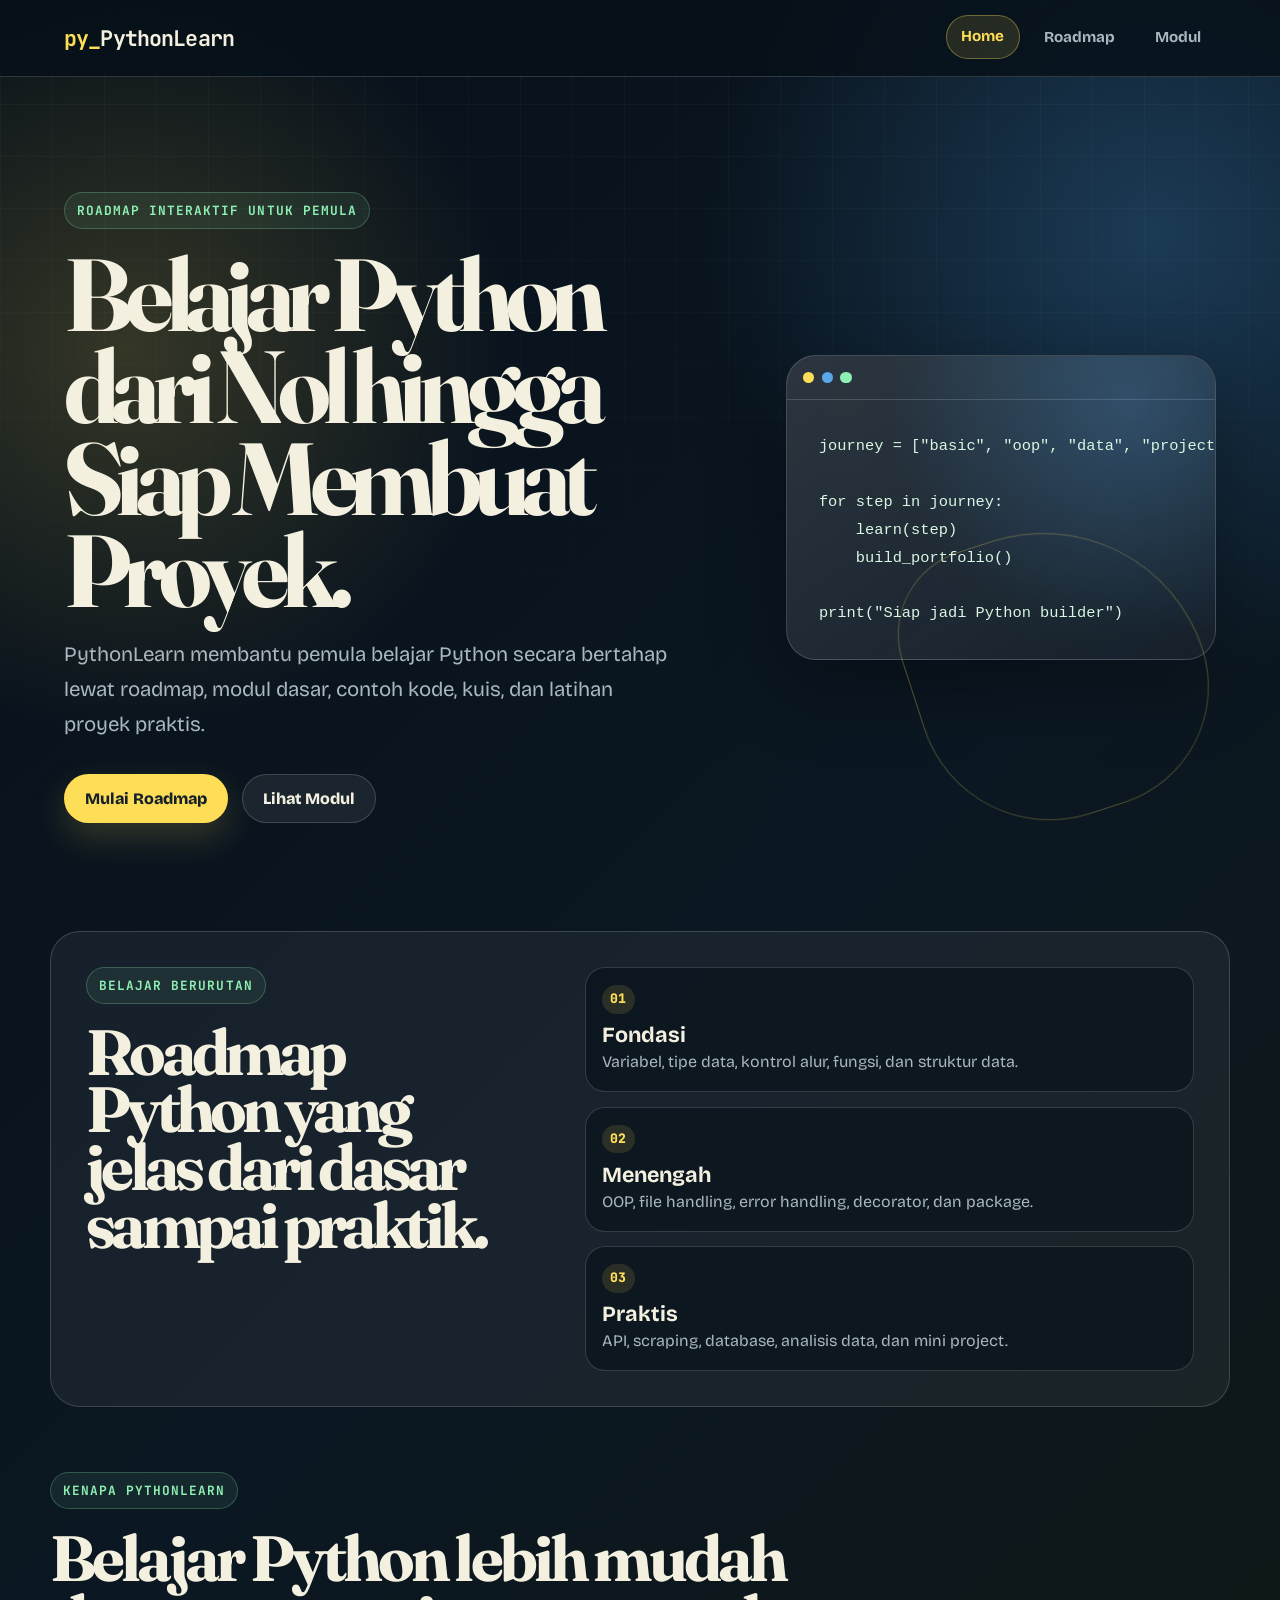
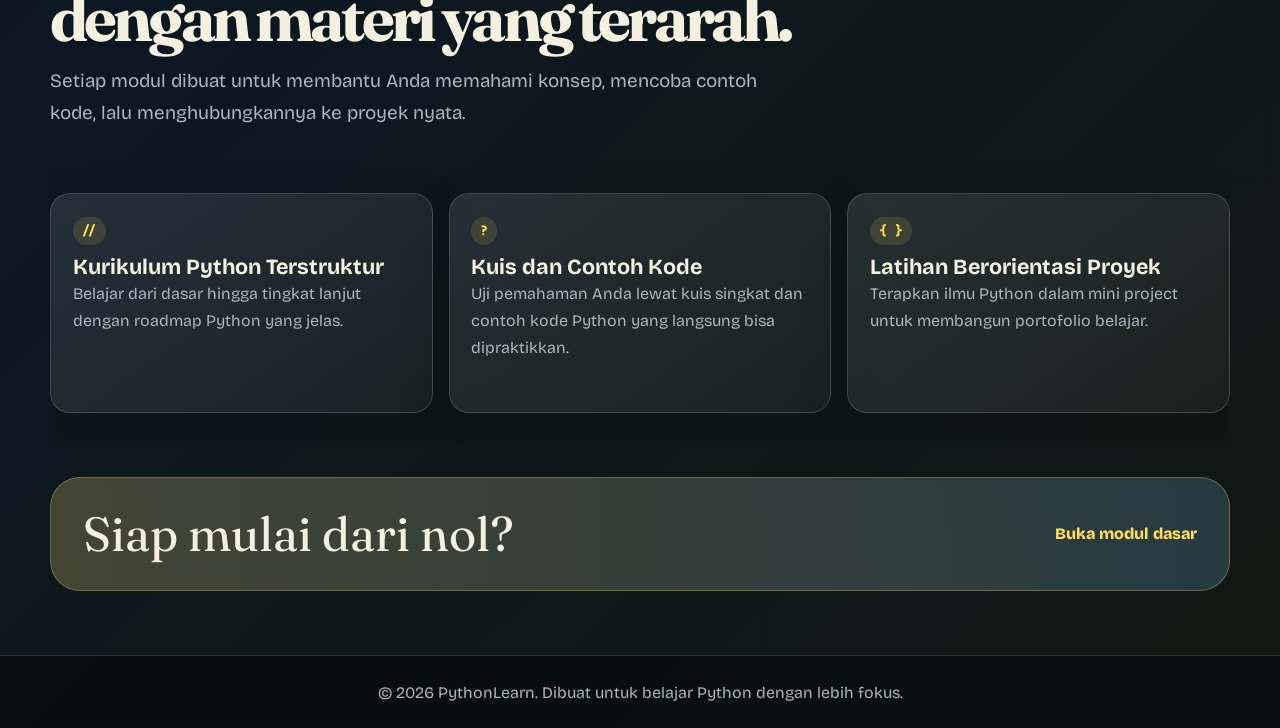
==== commit 0e03bf6b: "Improve SEO and accessibility" ====
--- a/index.html
+++ b/index.html
@@ -5,15 +5,58 @@
     <meta name="viewport" content="width=device-width, initial-scale=1.0">
     <meta name="theme-color" content="#071019">
     <meta name="description" content="Belajar Python dari nol dengan roadmap interaktif, modul dasar hingga lanjutan, contoh kode, kuis, dan jalur proyek praktis untuk pemula.">
-    <title>Belajar Python dari Nol: Roadmap & Modul | PythonLearn</title>
+    <meta name="robots" content="index, follow, max-image-preview:large">
+    <link rel="canonical" href="https://ryuu211.github.io/belajar-py/">
+    <title>Belajar Python dari Nol: Roadmap &amp; Modul | PythonLearn</title>
+    <meta property="og:locale" content="id_ID">
+    <meta property="og:type" content="website">
+    <meta property="og:site_name" content="PythonLearn">
+    <meta property="og:title" content="Belajar Python dari Nol: Roadmap &amp; Modul | PythonLearn">
+    <meta property="og:description" content="Belajar Python dari nol dengan roadmap interaktif, modul dasar hingga lanjutan, contoh kode, kuis, dan jalur proyek praktis untuk pemula.">
+    <meta property="og:url" content="https://ryuu211.github.io/belajar-py/">
+    <meta name="twitter:card" content="summary">
     <link rel="preconnect" href="https://fonts.googleapis.com">
     <link rel="preconnect" href="https://fonts.gstatic.com" crossorigin>
     <link href="https://fonts.googleapis.com/css2?family=Bricolage+Grotesque:wght@500;600;700;800&family=Fraunces:opsz,wght@9..144,600;9..144,700&family=JetBrains+Mono:wght@500;700&display=swap" rel="stylesheet">
     <link rel="stylesheet" href="css/style.css">
+    <script type="application/ld+json">
+    {
+        "@context": "https://schema.org",
+        "@graph": [
+            {
+                "@type": "WebSite",
+                "@id": "https://ryuu211.github.io/belajar-py/#website",
+                "url": "https://ryuu211.github.io/belajar-py/",
+                "name": "PythonLearn",
+                "description": "Roadmap dan modul belajar Python dari nol untuk pemula.",
+                "inLanguage": "id-ID"
+            },
+            {
+                "@type": "EducationalOrganization",
+                "@id": "https://ryuu211.github.io/belajar-py/#organization",
+                "name": "PythonLearn",
+                "url": "https://ryuu211.github.io/belajar-py/"
+            },
+            {
+                "@type": "LearningResource",
+                "@id": "https://ryuu211.github.io/belajar-py/#learning-resource",
+                "name": "Belajar Python dari Nol",
+                "description": "Panduan belajar Python bertahap berisi roadmap, modul, contoh kode, kuis, dan project pemula.",
+                "url": "https://ryuu211.github.io/belajar-py/",
+                "inLanguage": "id-ID",
+                "educationalLevel": "Beginner",
+                "teaches": ["Python", "Pemrograman dasar", "OOP", "Project Python"],
+                "provider": {
+                    "@id": "https://ryuu211.github.io/belajar-py/#organization"
+                }
+            }
+        ]
+    }
+    </script>
 </head>
 <body>
     <a class="skip-link" href="#main-content">Lewati ke konten utama</a>
-    <nav>
+    <nav aria-label="Navigasi utama">
         <a class="logo" href="index.html">PythonLearn</a>
         <ul>
             <li><a class="active" href="index.html" aria-current="page">Home</a></li>
@@ -32,7 +75,8 @@
                 <a href="pages/modules.html" class="btn btn-ghost">Lihat Modul</a>
             </div>
         </div>
-        <div class="hero-panel" aria-label="Cuplikan kode Python">
+        <aside class="hero-panel" aria-labelledby="hero-code-title">
+            <p class="visually-hidden" id="hero-code-title">Cuplikan kode Python</p>
             <div class="panel-bar" aria-hidden="true"><span></span><span></span><span></span></div>
             <pre><code>journey = ["basic", "oop", "data", "project"]
 
@@ -41,7 +85,7 @@
     build_portfolio()
 
 print("Siap jadi Python builder")</code></pre>
-        </div>
+        </aside>
     </header>
 
     <main id="main-content">
--- a/css/style.css
+++ b/css/style.css
@@ -26,6 +26,8 @@
 html {
     color-scheme: dark;
     scroll-behavior: smooth;
+    -webkit-text-size-adjust: 100%;
+    text-size-adjust: 100%;
 }
 
 body {
@@ -51,6 +53,7 @@
         linear-gradient(rgba(255, 255, 255, 0.035) 1px, transparent 1px),
         linear-gradient(90deg, rgba(255, 255, 255, 0.035) 1px, transparent 1px);
     background-size: 52px 52px;
+    -webkit-mask-image: linear-gradient(to bottom, #000 0%, transparent 78%);
     mask-image: linear-gradient(to bottom, #000 0%, transparent 78%);
 }
 
@@ -71,6 +74,23 @@
 
 :target {
     scroll-margin-top: 7rem;
+}
+
+:focus {
+    scroll-margin-top: 7rem;
+    scroll-margin-bottom: 2rem;
+}
+
+.visually-hidden {
+    position: absolute;
+    width: 1px;
+    height: 1px;
+    padding: 0;
+    margin: -1px;
+    overflow: hidden;
+    clip: rect(0, 0, 0, 0);
+    white-space: nowrap;
+    border: 0;
 }
 
 .skip-link {
@@ -92,7 +112,7 @@
     transform: translateY(0);
 }
 
-nav {
+body > nav {
     position: sticky;
     top: 0;
     z-index: 1000;
@@ -107,6 +127,9 @@
 }
 
 .logo {
+    display: inline-flex;
+    align-items: center;
+    min-height: 44px;
     color: var(--text);
     font-family: 'JetBrains Mono', monospace;
     font-size: clamp(1rem, 3vw, 1.35rem);
@@ -120,7 +143,7 @@
     color: var(--yellow);
 }
 
-nav ul {
+body > nav ul {
     display: flex;
     flex-wrap: wrap;
     justify-content: flex-end;
@@ -128,7 +151,7 @@
     list-style: none;
 }
 
-nav ul li a {
+body > nav ul li a {
     display: inline-flex;
     align-items: center;
     min-height: 44px;
@@ -142,9 +165,9 @@
     transition: color 0.2s ease, background 0.2s ease, border-color 0.2s ease, transform 0.2s ease;
 }
 
-nav ul li a:hover,
-nav ul li a:focus-visible,
-nav ul li a.active {
+body > nav ul li a:hover,
+body > nav ul li a:focus-visible,
+body > nav ul li a.active {
     border-color: rgba(255, 222, 87, 0.35);
     background: rgba(255, 222, 87, 0.12);
     color: var(--yellow);
@@ -486,6 +509,9 @@
 }
 
 .cta-strip a {
+    display: inline-flex;
+    align-items: center;
+    min-height: 44px;
     color: var(--yellow);
     font-weight: 800;
     text-decoration: none;
@@ -616,6 +642,8 @@
 
 .back-link {
     display: inline-flex;
+    align-items: center;
+    min-height: 44px;
     margin-bottom: 1.3rem;
     border-radius: 999px;
     padding: 0.55rem 0.9rem;
@@ -624,6 +652,34 @@
     text-decoration: none;
 }
 
+.doc-nav {
+    display: flex;
+    flex-wrap: wrap;
+    gap: 0.65rem;
+    margin: 1.6rem 0 2rem;
+}
+
+.doc-nav a {
+    display: inline-flex;
+    align-items: center;
+    min-height: 44px;
+    border: 1px solid var(--line);
+    border-radius: 999px;
+    background: rgba(255, 255, 255, 0.06);
+    color: var(--text);
+    font-weight: 800;
+    padding: 0.55rem 0.85rem;
+    text-decoration: none;
+    transition: border-color 0.2s ease, background 0.2s ease, color 0.2s ease;
+}
+
+.doc-nav a:hover,
+.doc-nav a:focus-visible {
+    border-color: rgba(255, 222, 87, 0.45);
+    background: rgba(255, 222, 87, 0.12);
+    color: var(--yellow);
+}
+
 .topic-section {
     margin: 1.2rem 0;
     padding: clamp(1.2rem, 3vw, 1.8rem);
@@ -637,6 +693,63 @@
 .topic-section h3 {
     margin: 1rem 0 0.45rem;
     color: var(--text);
+}
+
+.steps-list {
+    display: grid;
+    gap: 0.45rem;
+    margin: 1rem 0 1rem 1.3rem;
+    color: var(--muted);
+}
+
+.callout-grid {
+    display: grid;
+    grid-template-columns: repeat(3, minmax(0, 1fr));
+    gap: 1rem;
+    margin: 1.2rem 0;
+}
+
+.callout-grid article {
+    border: 1px solid var(--line);
+    border-radius: var(--radius-sm);
+    background: rgba(255, 255, 255, 0.055);
+    padding: 1rem;
+}
+
+.reference-table {
+    display: block;
+    width: 100%;
+    max-width: 100%;
+    margin: 1rem 0;
+    border-collapse: collapse;
+    overflow-x: auto;
+    border: 1px solid var(--line);
+    border-radius: var(--radius-sm);
+    color: var(--muted);
+    -webkit-overflow-scrolling: touch;
+}
+
+.reference-table th,
+.reference-table td {
+    border-bottom: 1px solid var(--line);
+    padding: 0.85rem;
+    text-align: left;
+    vertical-align: top;
+}
+
+.reference-table th {
+    background: rgba(255, 222, 87, 0.11);
+    color: var(--yellow);
+    font-weight: 800;
+}
+
+.reference-table tr:last-child td {
+    border-bottom: 0;
+}
+
+.reference-table code {
+    white-space: normal;
+    overflow-wrap: anywhere;
 }
 
 .topic-section p code,
@@ -687,6 +800,12 @@
 }
 
 .option-btn {
+    display: flex;
+    align-items: center;
+    justify-content: space-between;
+    gap: 0.75rem;
+    min-height: 44px;
+    width: 100%;
     border: 1px solid var(--line);
     border-radius: var(--radius-sm);
     background: rgba(255, 255, 255, 0.055);
@@ -698,7 +817,11 @@
     transition: background 0.2s ease, border-color 0.2s ease, transform 0.2s ease;
 }
 
-.option-btn:hover:not(:disabled),
+.option-btn[aria-disabled="true"] {
+    cursor: default;
+}
+
+.option-btn:hover:not([aria-disabled="true"]),
 .option-btn:focus-visible {
     border-color: rgba(90, 168, 232, 0.6);
     background: rgba(90, 168, 232, 0.15);
@@ -706,6 +829,14 @@
     transform: translateX(4px);
 }
 
+.answer-status {
+    flex: 0 0 auto;
+    border-radius: 999px;
+    background: rgba(7, 16, 25, 0.48);
+    font-size: 0.85rem;
+    padding: 0.15rem 0.55rem;
+}
+
 .option-btn.correct {
     border-color: rgba(143, 240, 179, 0.8);
     background: rgba(143, 240, 179, 0.14);
@@ -724,6 +855,14 @@
     text-align: center;
 }
 
+.quiz-result--success {
+    color: var(--lime);
+}
+
+.quiz-result--error {
+    color: #ffb0b0;
+}
+
 .next-btn {
     width: min(100%, 240px);
     margin: 1.2rem auto 0;
@@ -742,6 +881,19 @@
     }
 }
 
+@supports (content-visibility: auto) {
+    .feature-section,
+    .learning-path,
+    .cta-strip,
+    .roadmap-item,
+    .level-section,
+    .topic-section,
+    .quiz-container {
+        content-visibility: auto;
+        contain-intrinsic-size: auto 420px;
+    }
+}
+
 @media (max-width: 900px) {
     header,
     .learning-path {
@@ -759,17 +911,17 @@
 }
 
 @media (max-width: 640px) {
-    nav {
+    body > nav {
         align-items: flex-start;
         flex-direction: column;
     }
 
-    nav ul {
+    body > nav ul {
         justify-content: flex-start;
         width: 100%;
     }
 
-    nav ul li a {
+    body > nav ul li a {
         min-height: 44px;
         padding: 0.45rem 0.7rem;
     }
@@ -780,7 +932,8 @@
     }
 
     .features,
-    .module-grid {
+    .module-grid,
+    .callout-grid {
         grid-template-columns: 1fr;
     }
 
